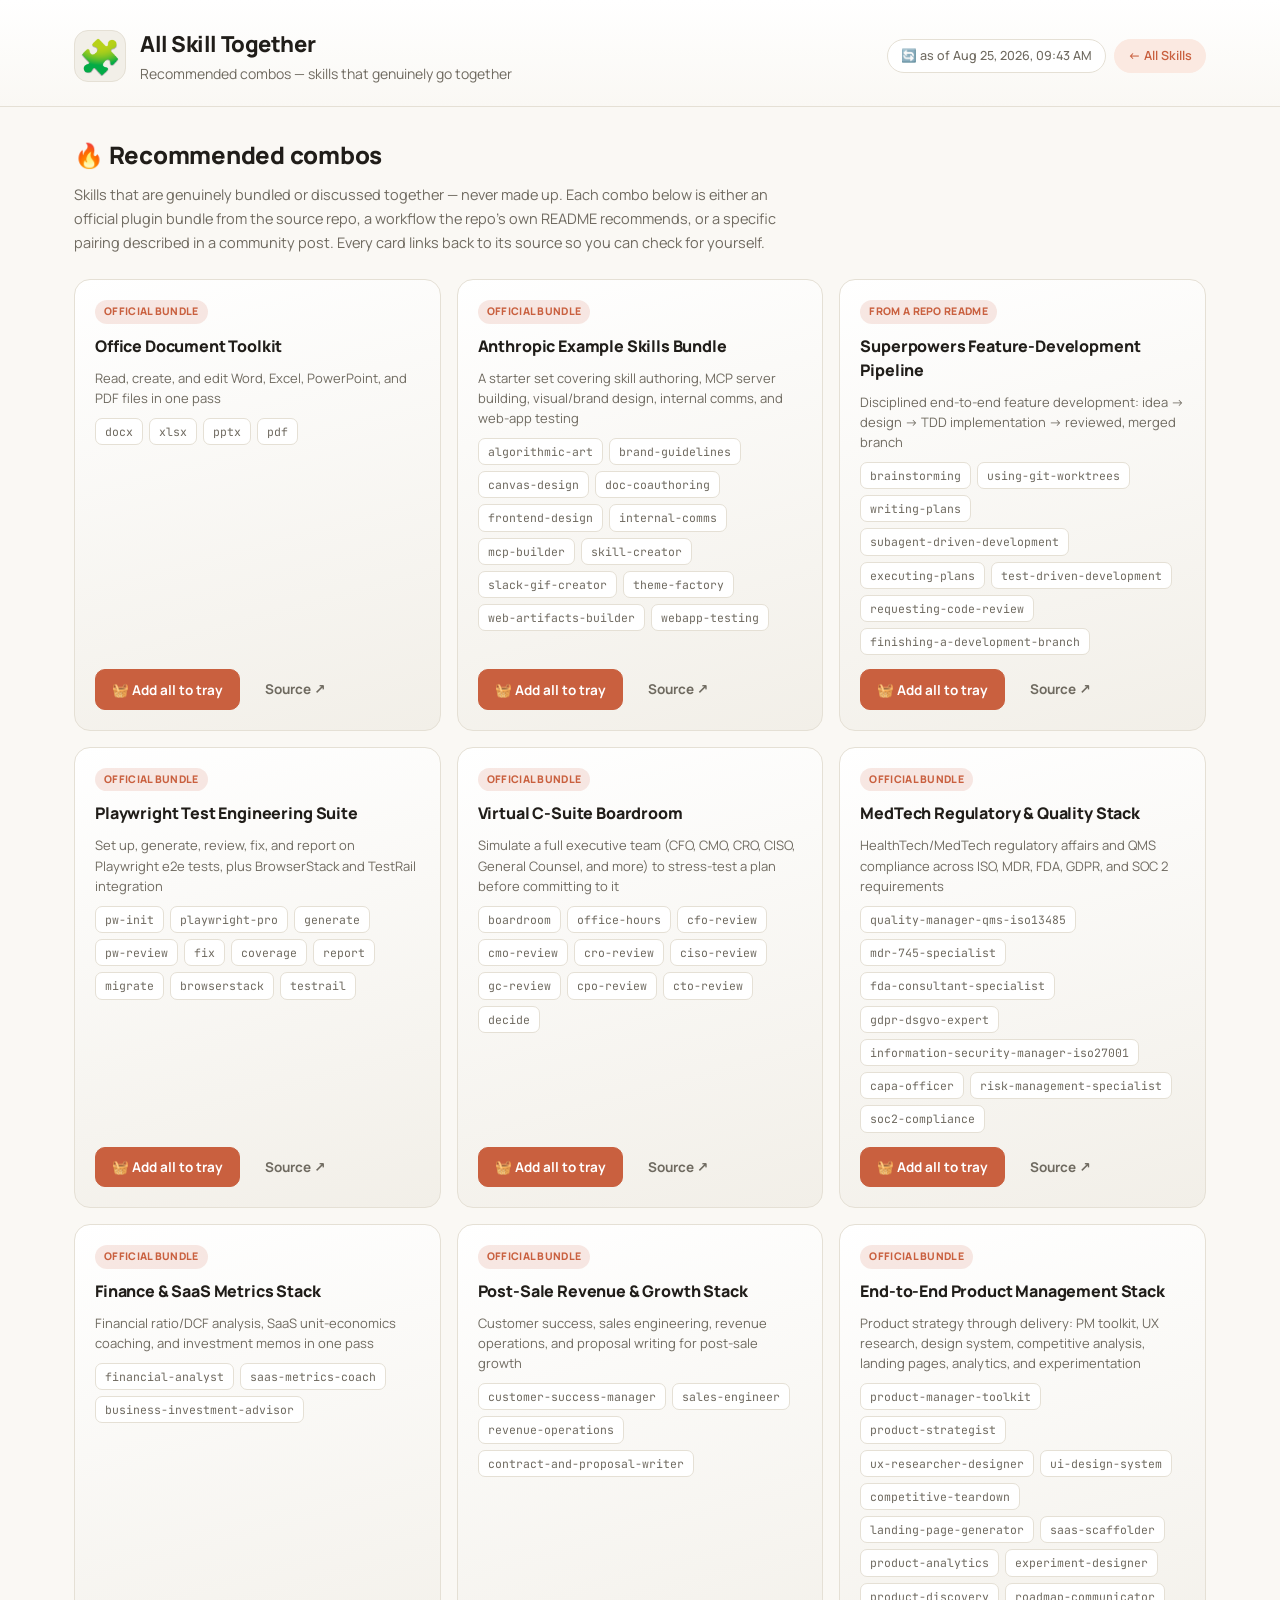
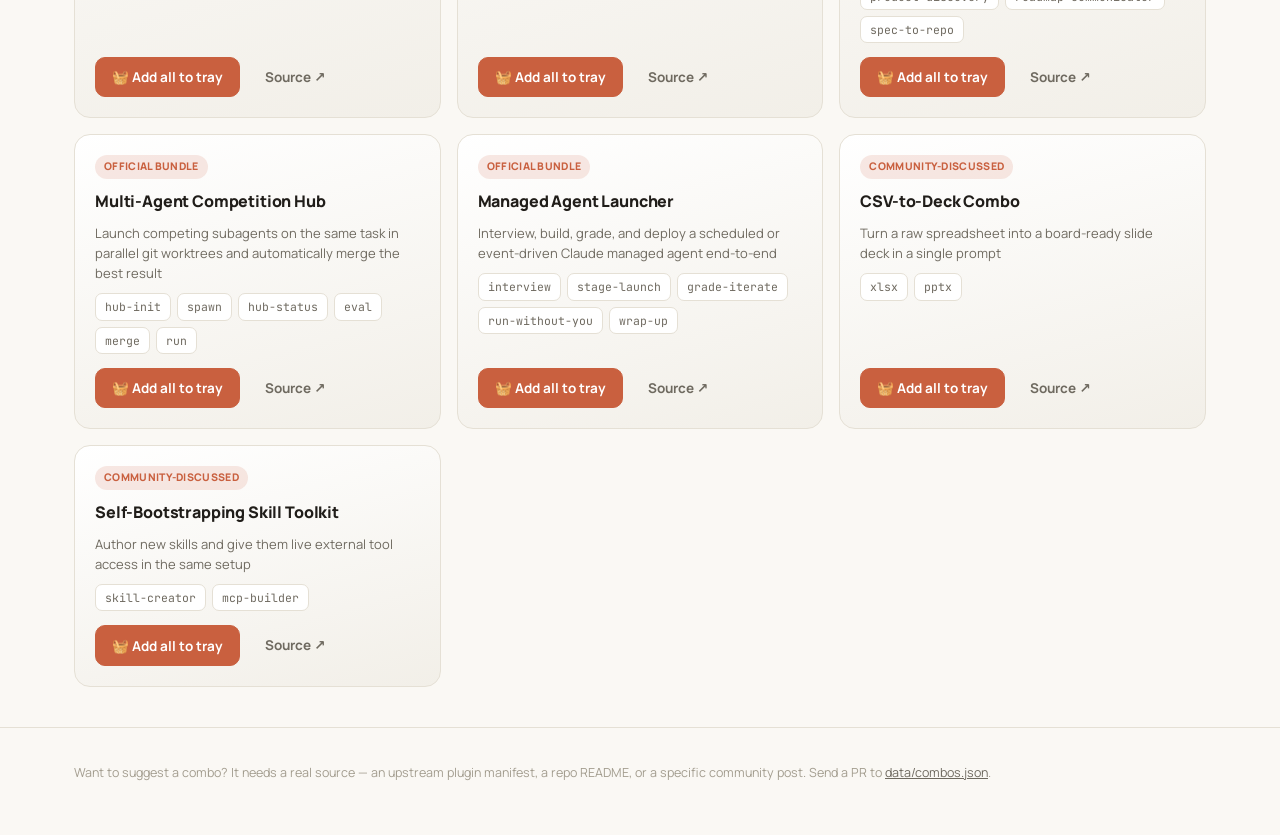
==== combos.html @ e90ad28d "Split recommended combos onto their own page The inline combos row at the top of the homepage was cr" ====
<!DOCTYPE html>
<html lang="en">
<head>
<meta charset="UTF-8" />
<meta name="viewport" content="width=device-width, initial-scale=1.0" />
<title>Recommended Combos — All Skill Together</title>
<meta name="description" content="Skill combos that are genuinely bundled or discussed together in the Claude & Codex skill community — sourced, not invented." />
<link rel="icon" href="data:image/svg+xml,<svg xmlns=%22http://www.w3.org/2000/svg%22 viewBox=%220 0 100 100%22><text y=%22.9em%22 font-size=%2290%22>🧩</text></svg>" />
<link rel="preconnect" href="https://fonts.googleapis.com">
<link rel="preconnect" href="https://fonts.gstatic.com" crossorigin>
<link href="https://fonts.googleapis.com/css2?family=Manrope:wght@400;500;600;700;800&family=JetBrains+Mono:wght@400;500&display=swap" rel="stylesheet">
<link rel="stylesheet" href="assets/style.css" />
</head>
<body>

<header class="site-header">
  <div class="wrap header-inner">
    <div class="brand">
      <span class="brand-mark">🧩</span>
      <div>
        <h1>All Skill Together</h1>
        <p class="tagline">Recommended combos — skills that genuinely go together</p>
      </div>
    </div>
    <div class="header-meta">
      <span id="last-updated" class="pill pill-muted">Loading…</span>
      <a class="pill pill-link pill-accent" href="index.html">← All Skills</a>
    </div>
  </div>
</header>

<main class="wrap">

  <section class="combos-page-intro">
    <h2>🔥 Recommended combos</h2>
    <p>Skills that are genuinely bundled or discussed together — never made up. Each combo below is either an official plugin bundle from the source repo, a workflow the repo's own README recommends, or a specific pairing described in a community post. Every card links back to its source so you can check for yourself.</p>
  </section>

  <section id="combos-grid" class="combos-grid" aria-label="Recommended combos"></section>

  <p id="combos-empty" class="empty-state" hidden>Couldn't load combos right now — try refreshing.</p>

</main>

<footer class="site-footer">
  <div class="wrap">
    <p>Want to suggest a combo? It needs a real source — an upstream plugin manifest, a repo README, or a specific community post.
      Send a PR to <a href="https://github.com/skymined/allskilltogether/blob/main/data/combos.json" target="_blank" rel="noopener">data/combos.json</a>.</p>
  </div>
</footer>

<!-- Skill detail / combine drawer -->
<aside id="drawer" class="drawer" aria-hidden="true">
  <div class="drawer-backdrop" data-close-drawer></div>
  <div class="drawer-panel" role="dialog" aria-modal="true" aria-labelledby="drawer-title">
    <button class="drawer-close" data-close-drawer aria-label="Close">✕</button>
    <div id="drawer-body"></div>
  </div>
</aside>

<!-- Combine tray -->
<div id="tray" class="tray" hidden>
  <button id="tray-toggle" class="tray-toggle">
    <span>🧺 Combo tray</span>
    <span id="tray-count" class="tray-count">0</span>
  </button>
</div>

<div id="combine-modal" class="modal" aria-hidden="true">
  <div class="modal-backdrop" data-close-modal></div>
  <div class="modal-panel" role="dialog" aria-modal="true" aria-labelledby="combine-title">
    <div class="modal-head">
      <h2 id="combine-title">Combine skills</h2>
      <button class="drawer-close" data-close-modal aria-label="Close">✕</button>
    </div>
    <div id="combine-list" class="combine-list"></div>
    <div class="combine-actions">
      <button id="combine-copy" class="btn btn-primary">Copy all</button>
      <button id="combine-download" class="btn">Download .md</button>
      <button id="combine-clear" class="btn btn-ghost">Clear</button>
    </div>
    <details class="combine-help">
      <summary>How to actually use this combo</summary>
      <p>Split the downloaded file back into individual skills and save each one to <code>~/.claude/skills/&lt;skill-name&gt;/SKILL.md</code> (Claude Code) or the equivalent Codex config path to use it as-is.
      Also handy for reviewing several skills side by side, or as reference material when building a new skill.</p>
    </details>
  </div>
</div>

<script src="assets/app.js"></script>
</body>
</html>
---- assets/style.css ----
/* All Skill Together — theme tokens ------------------------------------ */
:root {
  --bg: #faf8f4;
  --surface: #ffffff;
  --surface-2: #f2efe8;
  --border: #e5e0d5;
  --text: #201d19;
  --text-2: #6f6a60;
  --text-3: #a39d8f;
  --accent: #c9603f;
  --accent-ink: #ffffff;
  --claude-accent: #c9603f;
  --claude-bg: #fbe9e1;
  --codex-accent: #0f8f72;
  --codex-bg: #dff2ec;
  --shadow: 0 1px 2px rgba(32, 29, 25, 0.04), 0 8px 24px -12px rgba(32, 29, 25, 0.18);
  --radius: 16px;
  --radius-sm: 10px;
  --font-ui: "Manrope", system-ui, -apple-system, "Segoe UI", "Malgun Gothic", sans-serif;
  --font-mono: "JetBrains Mono", ui-monospace, "SFMono-Regular", Menlo, monospace;
}

@media (prefers-color-scheme: dark) {
  :root {
    --bg: #17161a;
    --surface: #201f24;
    --surface-2: #29282e;
    --border: #37353d;
    --text: #f1efe9;
    --text-2: #b0aba0;
    --text-3: #7c776d;
    --accent: #e08361;
    --accent-ink: #1a120d;
    --claude-accent: #e6926f;
    --claude-bg: #3a241d;
    --codex-accent: #4fcaa8;
    --codex-bg: #17332b;
    --shadow: 0 1px 2px rgba(0, 0, 0, 0.2), 0 12px 28px -14px rgba(0, 0, 0, 0.6);
  }
}

* { box-sizing: border-box; }
html, body { margin: 0; padding: 0; }
body {
  background: var(--bg);
  color: var(--text);
  font-family: var(--font-ui);
  line-height: 1.5;
  -webkit-font-smoothing: antialiased;
}
.wrap { max-width: 1180px; margin: 0 auto; padding: 0 24px; }
a { color: inherit; }
button { font-family: inherit; }

/* Header ------------------------------------------------------------- */
.site-header {
  border-bottom: 1px solid var(--border);
  background: linear-gradient(180deg, var(--surface), var(--bg));
  padding: 28px 0 22px;
}
.header-inner {
  display: flex;
  align-items: center;
  justify-content: space-between;
  gap: 20px;
  flex-wrap: wrap;
}
.brand { display: flex; align-items: center; gap: 14px; }
.brand-mark {
  font-size: 34px;
  line-height: 1;
  display: grid;
  place-items: center;
  width: 52px; height: 52px;
  background: var(--surface-2);
  border-radius: 14px;
  border: 1px solid var(--border);
}
.brand h1 { margin: 0; font-size: 22px; font-weight: 800; letter-spacing: -0.02em; }
.tagline { margin: 2px 0 0; color: var(--text-2); font-size: 14px; }
.header-meta { display: flex; gap: 8px; flex-wrap: wrap; }

.pill {
  display: inline-flex; align-items: center; gap: 6px;
  padding: 7px 13px;
  border-radius: 999px;
  font-size: 12.5px;
  font-weight: 600;
  border: 1px solid var(--border);
  background: var(--surface);
  white-space: nowrap;
}
.pill-muted { color: var(--text-2); font-weight: 500; }
.pill-link { text-decoration: none; color: var(--text); transition: border-color .15s, color .15s; }
.pill-link:hover { border-color: var(--accent); color: var(--accent); }
.pill-accent { background: var(--claude-bg); border-color: transparent; color: var(--claude-accent); }
.pill-accent:hover { border-color: var(--claude-accent); color: var(--claude-accent); filter: brightness(0.95); }

/* Recommended combos page ------------------------------------------------ */
.combos-page-intro { margin: 30px 0 24px; max-width: 720px; }
.combos-page-intro h2 { margin: 0 0 10px; font-size: 24px; font-weight: 800; letter-spacing: -0.01em; }
.combos-page-intro p { margin: 0; color: var(--text-2); font-size: 14.5px; line-height: 1.65; }
.combos-grid {
  display: grid;
  grid-template-columns: repeat(auto-fill, minmax(320px, 1fr));
  gap: 16px;
  padding-bottom: 40px;
}
.combo-card {
  background: linear-gradient(165deg, var(--surface), var(--surface-2));
  border: 1px solid var(--border);
  border-radius: var(--radius);
  padding: 20px;
  display: flex;
  flex-direction: column;
  gap: 10px;
}
.combo-top { display: flex; }
.combo-origin {
  font-size: 10.5px;
  font-weight: 800;
  letter-spacing: 0.03em;
  text-transform: uppercase;
  color: var(--accent);
  background: color-mix(in srgb, var(--accent) 14%, transparent);
  padding: 4px 9px;
  border-radius: 999px;
}
.combo-card h3 { margin: 0; font-size: 16px; font-weight: 800; letter-spacing: -0.01em; }
.combo-use-case { margin: 0; color: var(--text-2); font-size: 13px; line-height: 1.55; }
.combo-skills { display: flex; flex-wrap: wrap; gap: 6px; }
.combo-skill-chip {
  font-family: var(--font-mono);
  font-size: 11.5px;
  padding: 4px 9px;
  border-radius: 7px;
  background: var(--surface);
  border: 1px solid var(--border);
  color: var(--text-2);
  cursor: pointer;
}
.combo-skill-chip:hover { border-color: var(--accent); color: var(--accent); }
.combo-actions { display: flex; gap: 8px; margin-top: auto; padding-top: 4px; flex-wrap: wrap; }

/* Controls ------------------------------------------------------------ */
.controls { margin: 28px 0 6px; }
.search-row { display: flex; gap: 10px; flex-wrap: wrap; margin-bottom: 14px; }
#search {
  flex: 1 1 260px;
  padding: 12px 16px;
  border-radius: var(--radius-sm);
  border: 1px solid var(--border);
  background: var(--surface);
  color: var(--text);
  font-size: 14.5px;
  outline: none;
  transition: border-color .15s, box-shadow .15s;
}
#search:focus { border-color: var(--accent); box-shadow: 0 0 0 3px color-mix(in srgb, var(--accent) 18%, transparent); }

.tool-toggle {
  display: inline-flex;
  background: var(--surface-2);
  border: 1px solid var(--border);
  border-radius: var(--radius-sm);
  padding: 3px;
  gap: 2px;
}
.tool-btn {
  border: none;
  background: transparent;
  color: var(--text-2);
  padding: 8px 16px;
  border-radius: 8px;
  font-weight: 700;
  font-size: 13.5px;
  cursor: pointer;
  transition: background .15s, color .15s;
}
.tool-btn.active { background: var(--surface); color: var(--text); box-shadow: var(--shadow); }
.tool-btn:hover:not(.active) { color: var(--text); }

#sort {
  padding: 10px 14px;
  border-radius: var(--radius-sm);
  border: 1px solid var(--border);
  background: var(--surface);
  color: var(--text);
  font-size: 13.5px;
  font-weight: 600;
  cursor: pointer;
}

.chip-row {
  display: flex;
  flex-wrap: wrap;
  gap: 8px;
}
.chip {
  display: inline-flex;
  align-items: center;
  gap: 6px;
  padding: 7px 14px;
  border-radius: 999px;
  border: 1px solid var(--border);
  background: var(--surface);
  color: var(--text-2);
  font-size: 13px;
  font-weight: 600;
  cursor: pointer;
  transition: all .15s;
}
.chip:hover { border-color: var(--accent); color: var(--text); }
.chip.active { background: var(--text); color: var(--bg); border-color: var(--text); }

.result-count { color: var(--text-3); font-size: 13px; margin: 18px 2px 12px; font-weight: 600; }

/* Board / cards --------------------------------------------------------- */
.board {
  display: grid;
  grid-template-columns: repeat(auto-fill, minmax(300px, 1fr));
  gap: 14px;
  padding-bottom: 40px;
}
.card {
  background: var(--surface);
  border: 1px solid var(--border);
  border-radius: var(--radius);
  padding: 18px;
  display: flex;
  flex-direction: column;
  gap: 10px;
  cursor: pointer;
  transition: transform .15s, box-shadow .15s, border-color .15s;
  position: relative;
}
.card:hover { transform: translateY(-2px); box-shadow: var(--shadow); border-color: color-mix(in srgb, var(--accent) 40%, var(--border)); }

.card-top { display: flex; align-items: center; justify-content: space-between; gap: 8px; }
.badge-row { display: flex; gap: 6px; flex-wrap: wrap; }
.badge {
  font-size: 11px;
  font-weight: 800;
  letter-spacing: .02em;
  padding: 4px 9px;
  border-radius: 999px;
  text-transform: uppercase;
}
.badge-claude { background: var(--claude-bg); color: var(--claude-accent); }
.badge-codex { background: var(--codex-bg); color: var(--codex-accent); }
.badge-cat {
  background: var(--surface-2);
  color: var(--text-2);
  font-weight: 700;
  text-transform: none;
  font-size: 11.5px;
}

.add-btn {
  border: 1px solid var(--border);
  background: var(--surface);
  color: var(--text-2);
  width: 30px; height: 30px;
  border-radius: 9px;
  font-size: 15px;
  cursor: pointer;
  display: grid; place-items: center;
  flex-shrink: 0;
  transition: all .15s;
}
.add-btn:hover { border-color: var(--accent); color: var(--accent); }
.add-btn.added { background: var(--accent); color: var(--accent-ink); border-color: var(--accent); }

.card h3 { margin: 0; font-size: 16.5px; font-weight: 800; letter-spacing: -0.01em; }
.card .desc {
  margin: 0;
  color: var(--text-2);
  font-size: 13.5px;
  line-height: 1.55;
  display: -webkit-box;
  -webkit-line-clamp: 3;
  -webkit-box-orient: vertical;
  overflow: hidden;
}
.card-foot {
  margin-top: auto;
  display: flex;
  align-items: center;
  justify-content: space-between;
  padding-top: 10px;
  border-top: 1px dashed var(--border);
  font-size: 11.5px;
  color: var(--text-3);
  font-family: var(--font-mono);
}
.card-foot .repo { overflow: hidden; text-overflow: ellipsis; white-space: nowrap; max-width: 62%; }
.card-foot .updated { flex-shrink: 0; }

.empty-state { text-align: center; color: var(--text-2); padding: 60px 0; }

/* Drawer (skill detail) -------------------------------------------------- */
.drawer { position: fixed; inset: 0; z-index: 50; visibility: hidden; }
.drawer[aria-hidden="false"] { visibility: visible; }
.drawer-backdrop { position: absolute; inset: 0; background: rgba(20, 18, 15, 0.45); opacity: 0; transition: opacity .2s; }
.drawer[aria-hidden="false"] .drawer-backdrop { opacity: 1; }
.drawer-panel {
  position: absolute; top: 0; right: 0; bottom: 0;
  width: min(620px, 100%);
  background: var(--surface);
  box-shadow: -20px 0 50px rgba(0,0,0,.2);
  transform: translateX(100%);
  transition: transform .25s ease;
  overflow-y: auto;
  padding: 26px;
}
.drawer[aria-hidden="false"] .drawer-panel { transform: translateX(0); }
.drawer-close {
  position: absolute; top: 18px; right: 18px;
  width: 34px; height: 34px;
  border-radius: 10px;
  border: 1px solid var(--border);
  background: var(--surface-2);
  color: var(--text);
  cursor: pointer;
  font-size: 15px;
}

.detail-badges { display: flex; gap: 6px; margin-bottom: 14px; }
.detail-title { font-size: 24px; font-weight: 800; margin: 0 0 6px; letter-spacing: -0.02em; }
.detail-desc { color: var(--text-2); font-size: 14.5px; margin: 0 0 18px; }
.detail-meta {
  display: grid; grid-template-columns: auto 1fr; gap: 6px 14px;
  font-size: 13px; color: var(--text-2); margin-bottom: 20px;
  padding: 14px 16px; background: var(--surface-2); border-radius: var(--radius-sm);
}
.detail-meta dt { font-weight: 700; color: var(--text-3); }
.detail-meta dd { margin: 0; font-family: var(--font-mono); word-break: break-all; }
.detail-actions { display: flex; gap: 8px; margin-bottom: 22px; flex-wrap: wrap; }
.detail-body {
  border-top: 1px solid var(--border);
  padding-top: 18px;
  font-size: 14px;
}
.detail-body h1, .detail-body h2, .detail-body h3 { font-weight: 800; letter-spacing: -0.01em; }
.detail-body h1 { font-size: 19px; margin: 22px 0 10px; }
.detail-body h2 { font-size: 16.5px; margin: 20px 0 8px; }
.detail-body h3 { font-size: 14.5px; margin: 16px 0 6px; }
.detail-body p { color: var(--text); margin: 8px 0; line-height: 1.7; }
.detail-body ul, .detail-body ol { padding-left: 20px; line-height: 1.7; }
.detail-body code {
  font-family: var(--font-mono); background: var(--surface-2);
  padding: 2px 6px; border-radius: 5px; font-size: 12.5px;
}
.detail-body pre {
  background: var(--surface-2); padding: 12px 14px; border-radius: var(--radius-sm);
  overflow-x: auto; font-size: 12.5px; line-height: 1.6;
}
.detail-body pre code { background: none; padding: 0; }
.detail-loading { color: var(--text-3); font-size: 13.5px; padding: 20px 0; }

/* Buttons ---------------------------------------------------------------- */
.btn {
  border: 1px solid var(--border);
  background: var(--surface);
  color: var(--text);
  padding: 9px 16px;
  border-radius: var(--radius-sm);
  font-size: 13.5px;
  font-weight: 700;
  cursor: pointer;
  transition: all .15s;
  text-decoration: none;
  display: inline-flex;
  align-items: center;
  gap: 6px;
}
.btn:hover { border-color: var(--accent); color: var(--accent); }
.btn-primary { background: var(--accent); color: var(--accent-ink); border-color: var(--accent); }
.btn-primary:hover { filter: brightness(1.06); color: var(--accent-ink); }
.btn-ghost { background: transparent; border-color: transparent; color: var(--text-2); }
.btn-ghost:hover { color: var(--text); border-color: var(--border); }

/* Tray --------------------------------------------------------------- */
.tray { position: fixed; right: 24px; bottom: 24px; z-index: 40; }
.tray-toggle {
  display: flex; align-items: center; gap: 10px;
  background: var(--text); color: var(--bg);
  border: none; padding: 14px 20px; border-radius: 999px;
  font-weight: 800; font-size: 14px; cursor: pointer;
  box-shadow: 0 10px 30px -10px rgba(0,0,0,.4);
}
.tray-count {
  background: var(--accent); color: var(--accent-ink);
  min-width: 22px; height: 22px; border-radius: 999px;
  display: grid; place-items: center; font-size: 12px; padding: 0 6px;
}

/* Combine modal -------------------------------------------------------- */
.modal { position: fixed; inset: 0; z-index: 60; visibility: hidden; display: grid; place-items: center; }
.modal[aria-hidden="false"] { visibility: visible; }
.modal-backdrop { position: absolute; inset: 0; background: rgba(20,18,15,.5); opacity: 0; transition: opacity .2s; }
.modal[aria-hidden="false"] .modal-backdrop { opacity: 1; }
.modal-panel {
  position: relative; width: min(620px, 92vw); max-height: 82vh;
  background: var(--surface); border-radius: var(--radius);
  padding: 24px; display: flex; flex-direction: column; gap: 16px;
  box-shadow: var(--shadow);
  transform: scale(.97); opacity: 0; transition: all .18s ease;
  overflow: hidden;
}
.modal[aria-hidden="false"] .modal-panel { transform: scale(1); opacity: 1; }
.modal-head { display: flex; align-items: center; justify-content: space-between; }
.modal-head h2 { margin: 0; font-size: 18px; }
.combine-list { overflow-y: auto; display: flex; flex-direction: column; gap: 8px; flex: 1; min-height: 60px; }
.combine-item {
  display: flex; align-items: center; justify-content: space-between; gap: 10px;
  padding: 10px 12px; border: 1px solid var(--border); border-radius: var(--radius-sm);
  background: var(--surface-2);
}
.combine-item .ci-name { font-weight: 700; font-size: 13.5px; }
.combine-item .ci-sub { font-size: 11.5px; color: var(--text-3); font-family: var(--font-mono); }
.combine-item button { border: none; background: transparent; color: var(--text-3); cursor: pointer; font-size: 15px; }
.combine-item button:hover { color: var(--accent); }
.combine-empty { color: var(--text-3); font-size: 13.5px; text-align: center; padding: 24px 0; }
.combine-actions { display: flex; gap: 8px; flex-wrap: wrap; }
.combine-help { font-size: 12.5px; color: var(--text-2); }
.combine-help summary { cursor: pointer; font-weight: 700; }
.combine-help p { line-height: 1.6; }

/* Footer ---------------------------------------------------------------- */
.site-footer { border-top: 1px solid var(--border); padding: 24px 0 40px; color: var(--text-3); font-size: 12.5px; }
.site-footer a { color: var(--text-2); }

@media (max-width: 640px) {
  .wrap { padding: 0 16px; }
  .header-inner { flex-direction: column; align-items: flex-start; }
  .board { grid-template-columns: 1fr; }
  .drawer-panel { width: 100%; padding: 20px; }
}
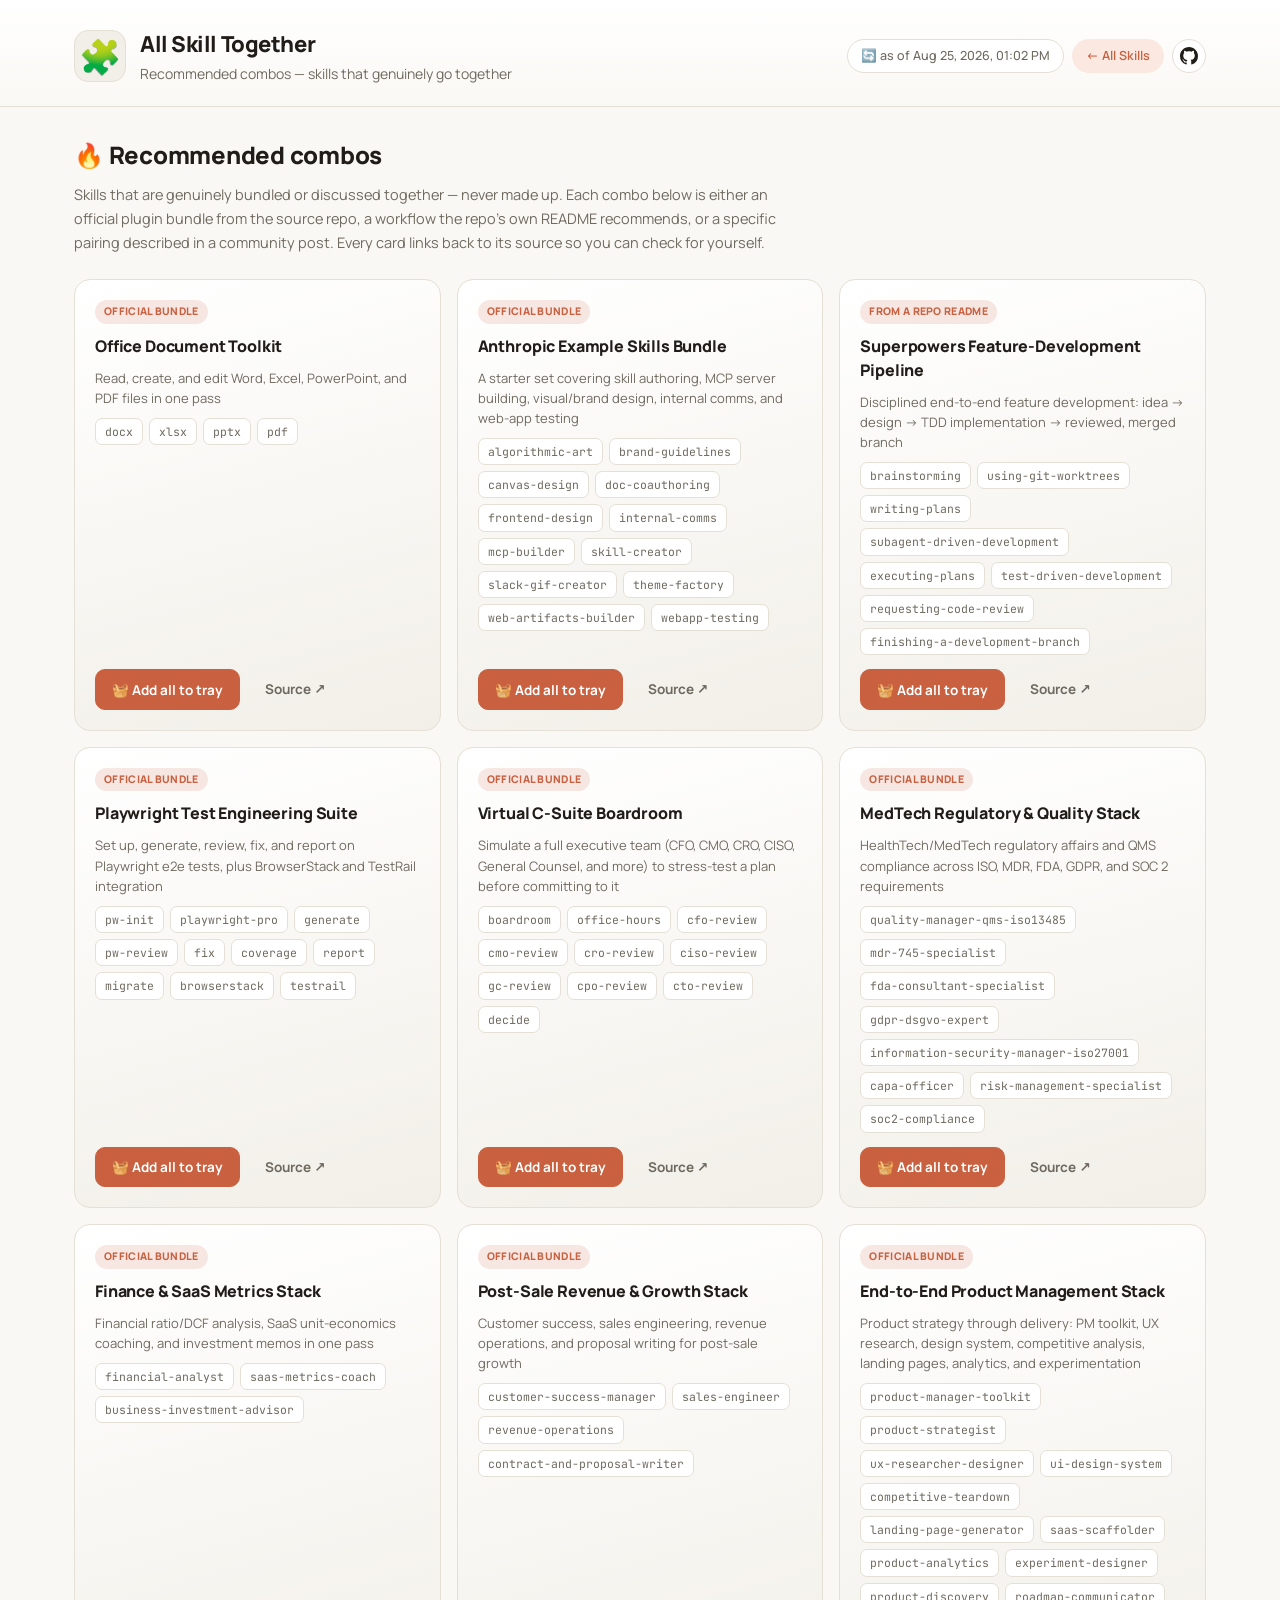
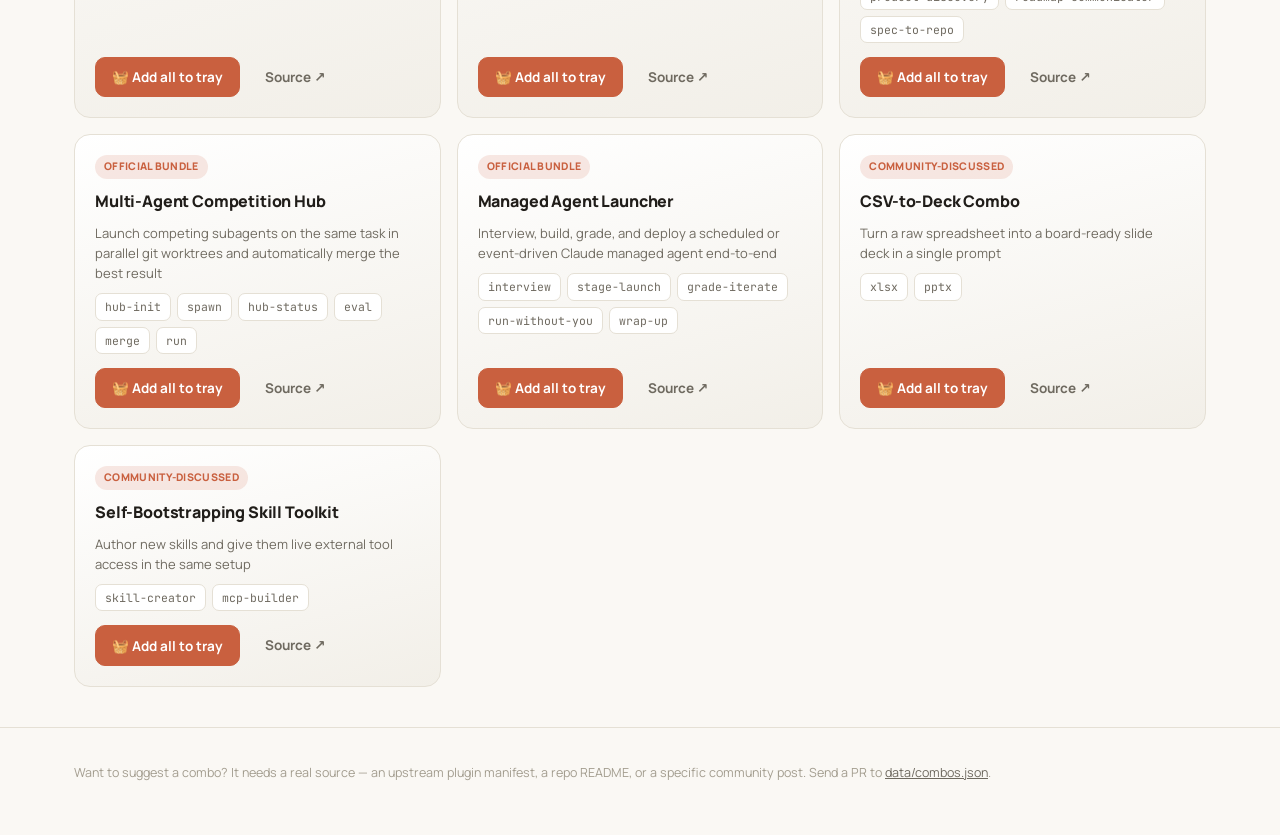
==== commit 6c6e01bf: "Add GitHub icon link to header Links to the repo from both pages, top-right of the header.  Co-Autho" ====
--- a/combos.html
+++ b/combos.html
@@ -5,6 +5,17 @@
 <meta name="viewport" content="width=device-width, initial-scale=1.0" />
 <title>Recommended Combos — All Skill Together</title>
 <meta name="description" content="Skill combos that are genuinely bundled or discussed together in the Claude & Codex skill community — sourced, not invented." />
+<meta property="og:type" content="website" />
+<meta property="og:site_name" content="All Skill Together" />
+<meta property="og:title" content="Recommended Combos — All Skill Together" />
+<meta property="og:description" content="Skill combos that are genuinely bundled or discussed together in the Claude & Codex skill community — sourced, not invented." />
+<meta property="og:url" content="https://skymined.github.io/awesome-claude-codex-skills/combos.html" />
+<meta property="og:image" content="https://skymined.github.io/awesome-claude-codex-skills/docs/screenshot.png" />
+<meta name="twitter:card" content="summary_large_image" />
+<meta name="twitter:title" content="Recommended Combos — All Skill Together" />
+<meta name="twitter:description" content="Skill combos that are genuinely bundled or discussed together in the Claude & Codex skill community — sourced, not invented." />
+<meta name="twitter:image" content="https://skymined.github.io/awesome-claude-codex-skills/docs/screenshot.png" />
+<link rel="canonical" href="https://skymined.github.io/awesome-claude-codex-skills/combos.html" />
 <link rel="icon" href="data:image/svg+xml,<svg xmlns=%22http://www.w3.org/2000/svg%22 viewBox=%220 0 100 100%22><text y=%22.9em%22 font-size=%2290%22>🧩</text></svg>" />
 <link rel="preconnect" href="https://fonts.googleapis.com">
 <link rel="preconnect" href="https://fonts.gstatic.com" crossorigin>
@@ -25,6 +36,9 @@
     <div class="header-meta">
       <span id="last-updated" class="pill pill-muted">Loading…</span>
       <a class="pill pill-link pill-accent" href="index.html">← All Skills</a>
+      <a class="gh-icon-link" href="https://github.com/skymined/awesome-claude-codex-skills" target="_blank" rel="noopener" aria-label="View source on GitHub">
+        <svg viewBox="0 0 16 16" width="18" height="18" fill="currentColor" aria-hidden="true"><path d="M8 0c4.42 0 8 3.58 8 8a8.013 8.013 0 0 1-5.45 7.59c-.4.08-.55-.17-.55-.38 0-.27.01-1.13.01-2.2 0-.75-.25-1.23-.54-1.48 1.78-.2 3.65-.88 3.65-3.95 0-.88-.31-1.59-.82-2.15.08-.2.36-1.02-.08-2.12 0 0-.67-.22-2.2.82-.64-.18-1.32-.27-2-.27-.68 0-1.36.09-2 .27-1.53-1.03-2.2-.82-2.2-.82-.44 1.1-.16 1.92-.08 2.12-.51.56-.82 1.28-.82 2.15 0 3.06 1.86 3.75 3.64 3.95-.23.2-.44.55-.51 1.07-.46.21-1.61.55-2.33-.66-.15-.24-.6-.83-1.23-.82-.67.01-.27.38.01.53.34.19.73.9.82 1.13.16.45.68 1.31 2.69.94 0 .67.01 1.3.01 1.49 0 .21-.15.45-.55.38A7.995 7.995 0 0 1 0 8c0-4.42 3.58-8 8-8Z"></path></svg>
+      </a>
     </div>
   </div>
 </header>
@@ -45,7 +59,7 @@
 <footer class="site-footer">
   <div class="wrap">
     <p>Want to suggest a combo? It needs a real source — an upstream plugin manifest, a repo README, or a specific community post.
-      Send a PR to <a href="https://github.com/skymined/allskilltogether/blob/main/data/combos.json" target="_blank" rel="noopener">data/combos.json</a>.</p>
+      Send a PR to <a href="https://github.com/skymined/awesome-claude-codex-skills/blob/main/data/combos.json" target="_blank" rel="noopener">data/combos.json</a>.</p>
   </div>
 </footer>
 
--- a/assets/style.css
+++ b/assets/style.css
@@ -96,6 +96,20 @@
 .pill-accent { background: var(--claude-bg); border-color: transparent; color: var(--claude-accent); }
 .pill-accent:hover { border-color: var(--claude-accent); color: var(--claude-accent); filter: brightness(0.95); }
 
+.gh-icon-link {
+  display: grid;
+  place-items: center;
+  width: 34px;
+  height: 34px;
+  border-radius: 999px;
+  border: 1px solid var(--border);
+  background: var(--surface);
+  color: var(--text);
+  flex-shrink: 0;
+  transition: all .15s;
+}
+.gh-icon-link:hover { border-color: var(--accent); color: var(--accent); transform: translateY(-1px); }
+
 /* Recommended combos page ------------------------------------------------ */
 .combos-page-intro { margin: 30px 0 24px; max-width: 720px; }
 .combos-page-intro h2 { margin: 0 0 10px; font-size: 24px; font-weight: 800; letter-spacing: -0.01em; }
